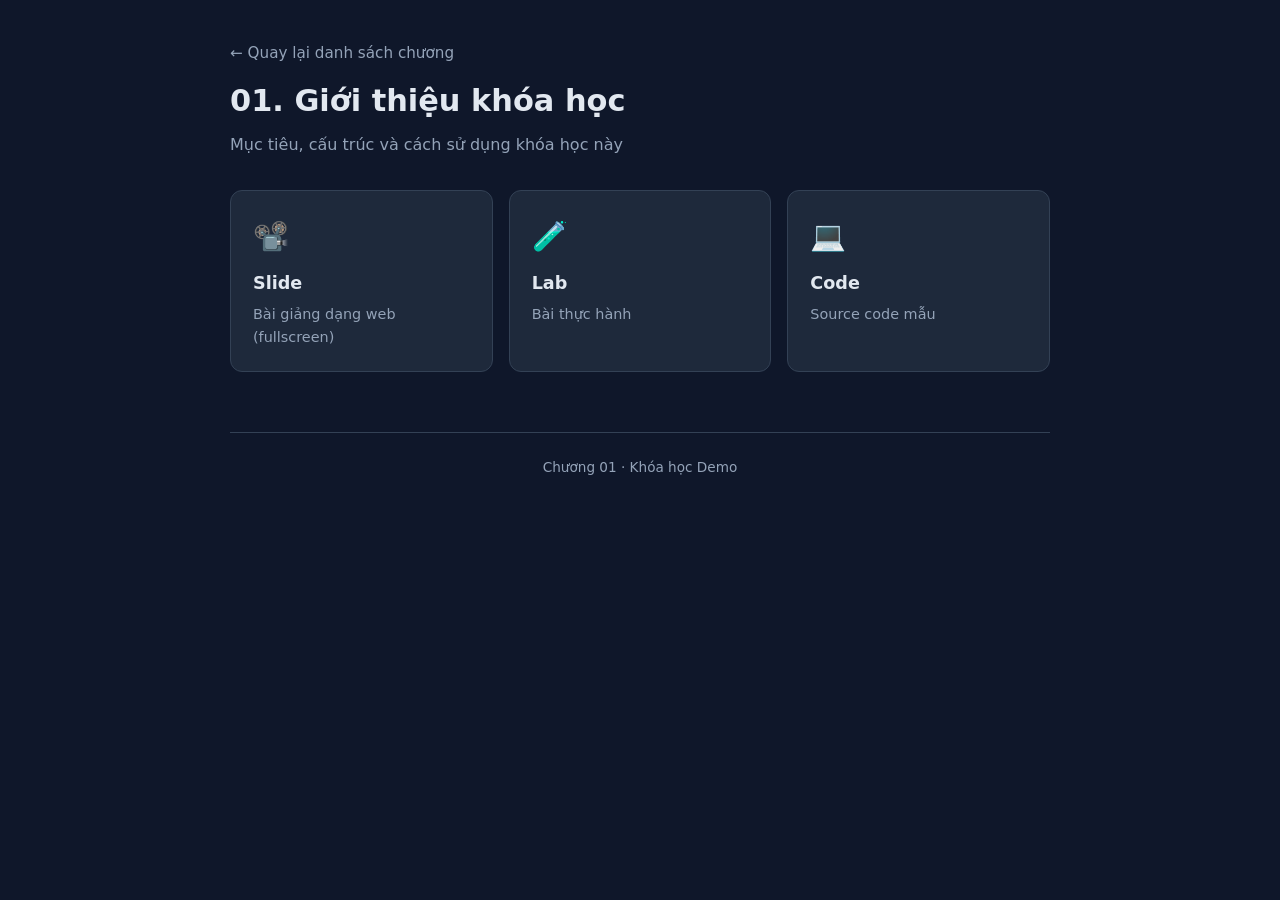
==== modules/01-gioi-thieu/index.html @ 45d8bc99 "first commit" ====
<!DOCTYPE html>
<html lang="vi">
<head>
  <meta charset="UTF-8" />
  <meta name="viewport" content="width=device-width, initial-scale=1.0" />
  <title>01 - Giới thiệu | Khóa học Demo</title>
  <link rel="stylesheet" href="../../css/style.css" />
</head>
<body>
  <div class="container">
    <div class="module-header">
      <a href="../../index.html" class="back">← Quay lại danh sách chương</a>
      <h1>01. Giới thiệu khóa học</h1>
      <p>Mục tiêu, cấu trúc và cách sử dụng khóa học này</p>
    </div>

    <div class="resource-grid">
      <a href="slides/01-demo.html" class="resource-card">
        <div class="icon">📽️</div>
        <h3>Slide</h3>
        <p>Bài giảng dạng web (fullscreen)</p>
      </a>

      <a href="lab/index.html" class="resource-card">
        <div class="icon">🧪</div>
        <h3>Lab</h3>
        <p>Bài thực hành</p>
      </a>

      <a href="code/example/" class="resource-card">
        <div class="icon">💻</div>
        <h3>Code</h3>
        <p>Source code mẫu</p>
      </a>
    </div>

    <footer>
      <p>Chương 01 · Khóa học Demo</p>
    </footer>
  </div>
</body>
</html>
---- css/style.css ----
:root {
  --bg: #0f172a;
  --card: #1e293b;
  --text: #e2e8f0;
  --muted: #94a3b8;
  --accent: #38bdf8;
  --accent-hover: #7dd3fc;
  --border: #334155;
  --radius: 12px;
}

* {
  box-sizing: border-box;
  margin: 0;
  padding: 0;
}

body {
  font-family: system-ui, -apple-system, "Segoe UI", Roboto, sans-serif;
  background: var(--bg);
  color: var(--text);
  line-height: 1.6;
  min-height: 100vh;
}

.container {
  max-width: 860px;
  margin: 0 auto;
  padding: 40px 20px 80px;
}

/* Hero */
.hero {
  text-align: center;
  margin-bottom: 48px;
}

.hero h1 {
  font-size: 2.4rem;
  font-weight: 700;
  letter-spacing: -0.5px;
  margin-bottom: 8px;
}

.subtitle {
  color: var(--muted);
  font-size: 1.05rem;
}

/* Sections */
section {
  margin-bottom: 48px;
}

h2 {
  font-size: 1.4rem;
  margin-bottom: 16px;
  color: var(--accent);
}

.intro p {
  margin-bottom: 12px;
  color: var(--muted);
}

.intro ul {
  padding-left: 20px;
  color: var(--muted);
}

.intro li {
  margin-bottom: 6px;
}

/* Module cards */
.module-list {
  display: flex;
  flex-direction: column;
  gap: 14px;
}

.module-card {
  display: flex;
  align-items: center;
  gap: 18px;
  background: var(--card);
  border: 1px solid var(--border);
  border-radius: var(--radius);
  padding: 18px 22px;
  text-decoration: none;
  color: inherit;
  transition: border-color 0.2s, transform 0.15s;
}

.module-card:hover {
  border-color: var(--accent);
  transform: translateY(-2px);
}

.module-card .num {
  font-size: 1.5rem;
  font-weight: 700;
  color: var(--accent);
  min-width: 42px;
}

.module-card .info h3 {
  font-size: 1.15rem;
  margin-bottom: 2px;
}

.module-card .info p {
  font-size: 0.9rem;
  color: var(--muted);
}

.module-card .arrow {
  margin-left: auto;
  font-size: 1.3rem;
  color: var(--muted);
  transition: color 0.2s;
}

.module-card:hover .arrow {
  color: var(--accent);
}

/* Module page */
.module-header {
  margin-bottom: 32px;
}

.module-header a.back {
  display: inline-block;
  color: var(--muted);
  text-decoration: none;
  margin-bottom: 12px;
  font-size: 0.95rem;
}

.module-header a.back:hover {
  color: var(--accent);
}

.module-header h1 {
  font-size: 1.9rem;
  margin-bottom: 6px;
}

.module-header p {
  color: var(--muted);
}

/* Resource cards inside module */
.resource-grid {
  display: grid;
  grid-template-columns: repeat(auto-fit, minmax(220px, 1fr));
  gap: 16px;
  margin-top: 24px;
}

.resource-card {
  background: var(--card);
  border: 1px solid var(--border);
  border-radius: var(--radius);
  padding: 22px;
  text-decoration: none;
  color: inherit;
  transition: border-color 0.2s, transform 0.15s;
}

.resource-card:hover {
  border-color: var(--accent);
  transform: translateY(-2px);
}

.resource-card .icon {
  font-size: 1.8rem;
  margin-bottom: 10px;
}

.resource-card h3 {
  font-size: 1.1rem;
  margin-bottom: 6px;
}

.resource-card p {
  font-size: 0.9rem;
  color: var(--muted);
}

/* Footer */
footer {
  text-align: center;
  color: var(--muted);
  font-size: 0.85rem;
  margin-top: 60px;
  padding-top: 24px;
  border-top: 1px solid var(--border);
}

/* Lab & Code pages */
.content-box {
  background: var(--card);
  border: 1px solid var(--border);
  border-radius: var(--radius);
  padding: 28px;
  margin-top: 20px;
}

.content-box h2 {
  margin-top: 0;
}

.content-box pre {
  background: #0b1120;
  padding: 16px;
  border-radius: 8px;
  overflow-x: auto;
  font-size: 0.9rem;
  margin: 16px 0;
}

.content-box code {
  font-family: "SF Mono", "Fira Code", Consolas, monospace;
}

.btn {
  display: inline-block;
  background: var(--accent);
  color: #0f172a;
  padding: 10px 18px;
  border-radius: 8px;
  text-decoration: none;
  font-weight: 600;
  margin-top: 12px;
  transition: background 0.2s;
}

.btn:hover {
  background: var(--accent-hover);
}
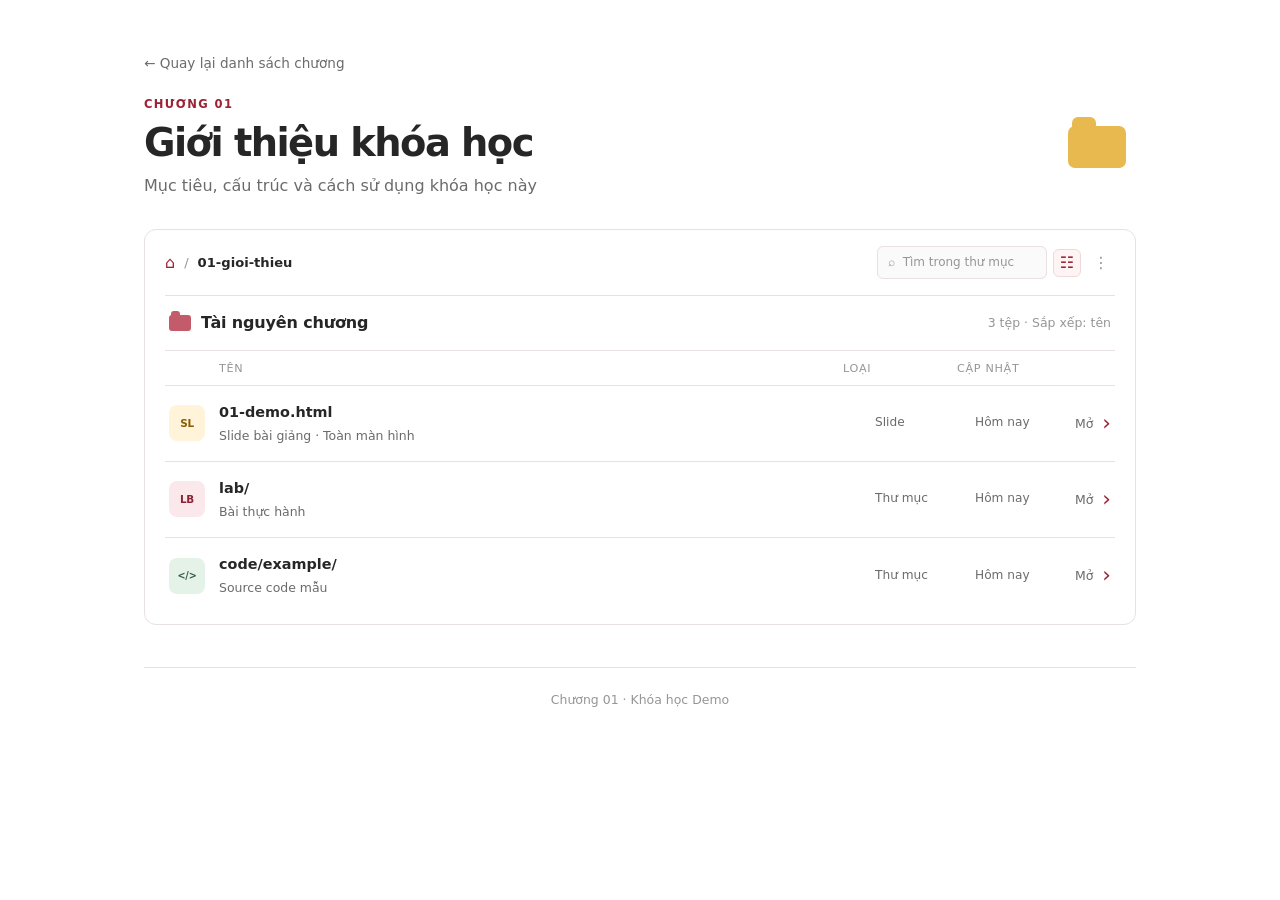
==== commit 028e3ae6: "fix ui" ====
--- a/modules/01-gioi-thieu/index.html
+++ b/modules/01-gioi-thieu/index.html
@@ -4,35 +4,53 @@
   <meta charset="UTF-8" />
   <meta name="viewport" content="width=device-width, initial-scale=1.0" />
   <title>01 - Giới thiệu | Khóa học Demo</title>
-  <link rel="stylesheet" href="../../css/style.css" />
+  <link rel="stylesheet" href="../../css/style.css?v=3" />
 </head>
 <body>
   <div class="container">
     <div class="module-header">
       <a href="../../index.html" class="back">← Quay lại danh sách chương</a>
-      <h1>01. Giới thiệu khóa học</h1>
-      <p>Mục tiêu, cấu trúc và cách sử dụng khóa học này</p>
+      <div class="chapter-title">
+        <div>
+          <p class="eyebrow">CHƯƠNG 01</p>
+          <h1>Giới thiệu khóa học</h1>
+          <p>Mục tiêu, cấu trúc và cách sử dụng khóa học này</p>
+        </div>
+        <span class="chapter-folder folder-icon folder-yellow"></span>
+      </div>
     </div>
 
-    <div class="resource-grid">
-      <a href="slides/01-demo.html" class="resource-card">
-        <div class="icon">📽️</div>
-        <h3>Slide</h3>
-        <p>Bài giảng dạng web (fullscreen)</p>
+    <section class="resource-browser">
+      <div class="browser-topbar">
+        <div class="browser-path"><span class="path-home">⌂</span><span>/</span><strong>01-gioi-thieu</strong></div>
+        <div class="browser-actions"><span class="search-box">⌕&nbsp; Tìm trong thư mục</span><span class="view-button active">☷</span><span class="view-button">⋮</span></div>
+      </div>
+      <div class="browser-heading">
+        <div class="panel-heading"><span class="folder-icon folder-blue"></span><h2>Tài nguyên chương</h2></div>
+        <span>3 tệp · Sắp xếp: tên</span>
+      </div>
+      <div class="browser-columns"><span>Tên</span><span>Loại</span><span>Cập nhật</span></div>
+      <a href="slides/01-demo.html" class="resource-item">
+        <span class="file-type type-slide">SL</span>
+        <span class="resource-copy"><strong>01-demo.html</strong><small>Slide bài giảng · Toàn màn hình</small></span>
+        <span class="resource-kind">Slide</span><span class="resource-date">Hôm nay</span>
+        <span class="resource-open">Mở <b>›</b></span>
       </a>
 
-      <a href="lab/index.html" class="resource-card">
-        <div class="icon">🧪</div>
-        <h3>Lab</h3>
-        <p>Bài thực hành</p>
+      <a href="lab/index.html" class="resource-item">
+        <span class="file-type type-lab">LB</span>
+        <span class="resource-copy"><strong>lab/</strong><small>Bài thực hành</small></span>
+        <span class="resource-kind">Thư mục</span><span class="resource-date">Hôm nay</span>
+        <span class="resource-open">Mở <b>›</b></span>
       </a>
 
-      <a href="code/example/" class="resource-card">
-        <div class="icon">💻</div>
-        <h3>Code</h3>
-        <p>Source code mẫu</p>
+      <a href="code/example/" class="resource-item">
+        <span class="file-type type-code">&lt;/&gt;</span>
+        <span class="resource-copy"><strong>code/example/</strong><small>Source code mẫu</small></span>
+        <span class="resource-kind">Thư mục</span><span class="resource-date">Hôm nay</span>
+        <span class="resource-open">Mở <b>›</b></span>
       </a>
-    </div>
+    </section>
 
     <footer>
       <p>Chương 01 · Khóa học Demo</p>
--- a/css/style.css
+++ b/css/style.css
@@ -1,242 +1,102 @@
 :root {
-  --bg: #0f172a;
-  --card: #1e293b;
-  --text: #e2e8f0;
-  --muted: #94a3b8;
-  --accent: #38bdf8;
-  --accent-hover: #7dd3fc;
-  --border: #334155;
+  --bg: #ffffff; --surface: #ffffff; --text: #262626; --muted: #6b6b6b; --soft: #969696;
+  --line: #e8e1e1; --line-strong: #d6c5c5; --blue: #9d2235; --blue-soft: #fff4f4; --yellow: #e8b94f;
   --radius: 12px;
 }
-
-* {
-  box-sizing: border-box;
-  margin: 0;
-  padding: 0;
+* { box-sizing: border-box; margin: 0; padding: 0; }
+body { font-family: Inter, ui-sans-serif, system-ui, -apple-system, "Segoe UI", Roboto, sans-serif; background: var(--bg); color: var(--text); line-height: 1.6; min-height: 100vh; }
+a { color: inherit; }
+.container { max-width: 1040px; margin: 0 auto; padding: 28px 24px 64px; }
+.site-header { display: flex; align-items: center; justify-content: space-between; padding-bottom: 28px; border-bottom: 1px solid var(--line); }
+.brand { display: inline-flex; align-items: center; gap: 10px; color: var(--text); text-decoration: none; font-size: 1rem; font-weight: 700; }
+.brand-mark { display: grid; place-items: center; width: 30px; height: 30px; border-radius: 8px; background: var(--blue); color: white; font-size: 1rem; font-weight: 800; line-height: 1; }
+.header-note { color: var(--soft); font-size: .78rem; letter-spacing: .04em; }
+.welcome { display: flex; align-items: end; justify-content: space-between; gap: 24px; padding: 62px 0 42px; }
+h1 { font-size: clamp(2rem, 4vw, 3.1rem); line-height: 1.15; letter-spacing: -.055em; font-weight: 750; }
+.lead { max-width: 520px; margin-top: 12px; color: var(--muted); font-size: 1rem; }
+.home-grid { display: grid; grid-template-columns: minmax(220px, .8fr) minmax(0, 1.5fr); gap: 20px; }
+.panel { background: var(--surface); border: 1px solid var(--line); border-radius: var(--radius); padding: 24px; }
+.panel-heading { display: flex; align-items: center; gap: 10px; }
+h2 { font-size: 1rem; letter-spacing: -.01em; }
+.intro > p { color: var(--muted); font-size: .9rem; margin: 20px 0 22px; }
+.feature-list { list-style: none; color: var(--muted); font-size: .84rem; }
+.feature-list li { display: flex; gap: 9px; align-items: start; margin-top: 12px; }
+.feature-list span { color: var(--blue); font-weight: 700; }
+.folder-icon { position: relative; display: inline-block; flex: 0 0 auto; width: 22px; height: 16px; border-radius: 3px; background: var(--yellow); }
+.folder-icon::before { content: ""; position: absolute; left: 2px; top: -4px; width: 9px; height: 5px; border-radius: 3px 3px 0 0; background: inherit; }
+.folder-blue { background: #c45b6b; }
+.file-toolbar { display: flex; align-items: center; justify-content: space-between; padding-bottom: 16px; border-bottom: 1px solid var(--line); }
+.file-count { color: var(--soft); font-size: .78rem; }
+.file-tree { padding-top: 8px; }
+.file-row { position: relative; display: flex; align-items: center; gap: 12px; min-height: 64px; padding: 10px 12px; border-bottom: 1px solid var(--line); text-decoration: none; transition: background .15s, border-color .15s; }
+.file-row:last-child { border-bottom: 0; }
+.file-row:hover { background: var(--blue-soft); border-radius: 8px; }
+.tree-guide { width: 12px; height: 27px; margin-left: 3px; border-left: 1px solid var(--line-strong); border-bottom: 1px solid var(--line-strong); border-radius: 0 0 0 6px; }
+.file-name { display: flex; flex-direction: column; gap: 1px; flex: 1; }
+.file-name strong { font-size: .9rem; font-weight: 600; }
+.file-name small { color: var(--muted); font-size: .77rem; }
+.file-arrow { color: var(--soft); font-size: 1.5rem; line-height: 1; }
+footer { color: var(--soft); font-size: .78rem; text-align: center; margin-top: 42px; padding-top: 22px; border-top: 1px solid var(--line); }
+/* Module and content pages */
+.module-header { margin: 22px 0 30px; }
+.module-header a.back { display: inline-block; color: var(--muted); text-decoration: none; font-size: .85rem; margin-bottom: 20px; }
+.module-header a.back:hover { color: var(--blue); }
+.module-header h1 { font-size: clamp(1.8rem, 4vw, 2.4rem); letter-spacing: -.04em; }
+.module-header p { color: var(--muted); margin-top: 8px; }
+.chapter-title { display: flex; align-items: center; justify-content: space-between; gap: 24px; }
+.chapter-title .eyebrow { color: var(--blue); font-size: .72rem; font-weight: 700; letter-spacing: .12em; margin: 0 0 8px; }
+.chapter-folder { width: 58px; height: 42px; border-radius: 7px; margin-right: 10px; }
+.chapter-folder::before { left: 4px; top: -9px; width: 24px; height: 10px; border-radius: 6px 6px 0 0; }
+.resource-browser { background: var(--surface); border: 1px solid var(--line); border-radius: var(--radius); padding: 8px 20px 10px; }
+.browser-topbar { display: flex; align-items: center; justify-content: space-between; gap: 16px; padding: 8px 0 16px; border-bottom: 1px solid var(--line); }
+.browser-path { display: flex; align-items: center; gap: 9px; color: var(--soft); font-size: .82rem; }
+.browser-path strong { color: var(--text); font-weight: 600; }
+.path-home { color: var(--blue); font-size: 1rem; }
+.browser-actions { display: flex; align-items: center; gap: 6px; }
+.search-box { min-width: 170px; padding: 6px 10px; color: var(--soft); background: #fafafa; border: 1px solid var(--line); border-radius: 6px; font-size: .75rem; }
+.view-button { display: grid; place-items: center; width: 28px; height: 28px; color: var(--soft); border: 1px solid transparent; border-radius: 6px; font-size: 1rem; }
+.view-button.active { color: var(--blue); background: var(--blue-soft); border-color: #efd8dc; }
+.browser-heading { display: flex; align-items: center; justify-content: space-between; padding: 14px 4px; border-bottom: 1px solid var(--line); }
+.browser-heading > span { color: var(--soft); font-size: .78rem; }
+.browser-columns { display: grid; grid-template-columns: minmax(220px, 1fr) 100px 100px 40px; gap: 14px; padding: 9px 4px 7px 54px; color: var(--soft); border-bottom: 1px solid var(--line); font-size: .7rem; text-transform: uppercase; letter-spacing: .06em; }
+.resource-item { display: flex; align-items: center; gap: 14px; min-height: 76px; padding: 12px 4px; border-bottom: 1px solid var(--line); text-decoration: none; transition: background .15s, padding .15s; }
+.resource-item:last-child { border-bottom: 0; }
+.resource-item:hover { padding-left: 10px; padding-right: 10px; background: var(--blue-soft); border-radius: 8px; }
+.file-type { display: grid; place-items: center; width: 36px; height: 36px; border-radius: 8px; font-size: .65rem; font-weight: 800; letter-spacing: -.02em; }
+.type-slide { color: #8a5b00; background: #fff4d9; }
+.type-lab { color: #8d2435; background: #fbe8eb; }
+.type-code { color: #365a43; background: #e5f2e7; font-size: .6rem; }
+.resource-copy { display: flex; flex-direction: column; gap: 2px; flex: 1; }
+.resource-copy strong { font-size: .9rem; font-weight: 600; }
+.resource-copy small { color: var(--muted); font-size: .78rem; }
+.resource-kind, .resource-date { width: 86px; color: var(--muted); font-size: .76rem; }
+.resource-date { width: 86px; }
+.resource-open { color: var(--muted); font-size: .78rem; }
+.resource-open b { color: var(--blue); font-size: 1.35rem; font-weight: 400; vertical-align: -2px; margin-left: 5px; }
+.resource-disabled { opacity: .52; pointer-events: none; }
+.resource-grid { display: grid; grid-template-columns: repeat(auto-fit, minmax(200px, 1fr)); gap: 14px; }
+.resource-card { background: var(--surface); border: 1px solid var(--line); border-radius: var(--radius); padding: 22px; text-decoration: none; transition: border-color .15s, box-shadow .15s, transform .15s; }
+.resource-card:hover { border-color: #b8caf5; box-shadow: 0 8px 20px rgba(30, 64, 115, .07); transform: translateY(-2px); }
+.resource-card .icon { font-size: 1.5rem; margin-bottom: 14px; }
+.resource-card h3 { font-size: 1rem; margin-bottom: 4px; }
+.resource-card p, .content-box p, .content-box li { color: var(--muted); font-size: .9rem; }
+.content-box { background: var(--surface); border: 1px solid var(--line); border-radius: var(--radius); padding: 26px; }
+.content-box h2 { margin-bottom: 10px; }
+.content-box h2:not(:first-child) { margin-top: 28px; }
+.content-list { padding-left: 20px; }
+.content-list li { margin: 6px 0; }
+.content-box pre { background: #f6f8fb; border: 1px solid var(--line); padding: 16px; border-radius: 8px; overflow-x: auto; font-size: .86rem; margin: 16px 0; }
+.content-box code { font-family: "SF Mono", "Fira Code", Consolas, monospace; color: #354052; }
+.btn { display: inline-block; background: var(--blue); color: white; padding: 9px 16px; border-radius: 8px; text-decoration: none; font-weight: 600; margin-top: 12px; }
+@media (max-width: 680px) {
+  .container { padding: 20px 16px 48px; }
+  .header-note { display: none; }
+  .welcome { display: block; padding: 46px 0 30px; }
+  .home-grid { grid-template-columns: 1fr; }
+  .panel { padding: 20px; }
+  .browser-topbar { align-items: stretch; flex-direction: column; }
+  .browser-actions { justify-content: space-between; }
+  .search-box { flex: 1; }
+  .browser-columns { display: none; }
+  .resource-kind, .resource-date { display: none; }
 }
-
-body {
-  font-family: system-ui, -apple-system, "Segoe UI", Roboto, sans-serif;
-  background: var(--bg);
-  color: var(--text);
-  line-height: 1.6;
-  min-height: 100vh;
-}
-
-.container {
-  max-width: 860px;
-  margin: 0 auto;
-  padding: 40px 20px 80px;
-}
-
-/* Hero */
-.hero {
-  text-align: center;
-  margin-bottom: 48px;
-}
-
-.hero h1 {
-  font-size: 2.4rem;
-  font-weight: 700;
-  letter-spacing: -0.5px;
-  margin-bottom: 8px;
-}
-
-.subtitle {
-  color: var(--muted);
-  font-size: 1.05rem;
-}
-
-/* Sections */
-section {
-  margin-bottom: 48px;
-}
-
-h2 {
-  font-size: 1.4rem;
-  margin-bottom: 16px;
-  color: var(--accent);
-}
-
-.intro p {
-  margin-bottom: 12px;
-  color: var(--muted);
-}
-
-.intro ul {
-  padding-left: 20px;
-  color: var(--muted);
-}
-
-.intro li {
-  margin-bottom: 6px;
-}
-
-/* Module cards */
-.module-list {
-  display: flex;
-  flex-direction: column;
-  gap: 14px;
-}
-
-.module-card {
-  display: flex;
-  align-items: center;
-  gap: 18px;
-  background: var(--card);
-  border: 1px solid var(--border);
-  border-radius: var(--radius);
-  padding: 18px 22px;
-  text-decoration: none;
-  color: inherit;
-  transition: border-color 0.2s, transform 0.15s;
-}
-
-.module-card:hover {
-  border-color: var(--accent);
-  transform: translateY(-2px);
-}
-
-.module-card .num {
-  font-size: 1.5rem;
-  font-weight: 700;
-  color: var(--accent);
-  min-width: 42px;
-}
-
-.module-card .info h3 {
-  font-size: 1.15rem;
-  margin-bottom: 2px;
-}
-
-.module-card .info p {
-  font-size: 0.9rem;
-  color: var(--muted);
-}
-
-.module-card .arrow {
-  margin-left: auto;
-  font-size: 1.3rem;
-  color: var(--muted);
-  transition: color 0.2s;
-}
-
-.module-card:hover .arrow {
-  color: var(--accent);
-}
-
-/* Module page */
-.module-header {
-  margin-bottom: 32px;
-}
-
-.module-header a.back {
-  display: inline-block;
-  color: var(--muted);
-  text-decoration: none;
-  margin-bottom: 12px;
-  font-size: 0.95rem;
-}
-
-.module-header a.back:hover {
-  color: var(--accent);
-}
-
-.module-header h1 {
-  font-size: 1.9rem;
-  margin-bottom: 6px;
-}
-
-.module-header p {
-  color: var(--muted);
-}
-
-/* Resource cards inside module */
-.resource-grid {
-  display: grid;
-  grid-template-columns: repeat(auto-fit, minmax(220px, 1fr));
-  gap: 16px;
-  margin-top: 24px;
-}
-
-.resource-card {
-  background: var(--card);
-  border: 1px solid var(--border);
-  border-radius: var(--radius);
-  padding: 22px;
-  text-decoration: none;
-  color: inherit;
-  transition: border-color 0.2s, transform 0.15s;
-}
-
-.resource-card:hover {
-  border-color: var(--accent);
-  transform: translateY(-2px);
-}
-
-.resource-card .icon {
-  font-size: 1.8rem;
-  margin-bottom: 10px;
-}
-
-.resource-card h3 {
-  font-size: 1.1rem;
-  margin-bottom: 6px;
-}
-
-.resource-card p {
-  font-size: 0.9rem;
-  color: var(--muted);
-}
-
-/* Footer */
-footer {
-  text-align: center;
-  color: var(--muted);
-  font-size: 0.85rem;
-  margin-top: 60px;
-  padding-top: 24px;
-  border-top: 1px solid var(--border);
-}
-
-/* Lab & Code pages */
-.content-box {
-  background: var(--card);
-  border: 1px solid var(--border);
-  border-radius: var(--radius);
-  padding: 28px;
-  margin-top: 20px;
-}
-
-.content-box h2 {
-  margin-top: 0;
-}
-
-.content-box pre {
-  background: #0b1120;
-  padding: 16px;
-  border-radius: 8px;
-  overflow-x: auto;
-  font-size: 0.9rem;
-  margin: 16px 0;
-}
-
-.content-box code {
-  font-family: "SF Mono", "Fira Code", Consolas, monospace;
-}
-
-.btn {
-  display: inline-block;
-  background: var(--accent);
-  color: #0f172a;
-  padding: 10px 18px;
-  border-radius: 8px;
-  text-decoration: none;
-  font-weight: 600;
-  margin-top: 12px;
-  transition: background 0.2s;
-}
-
-.btn:hover {
-  background: var(--accent-hover);
-}
